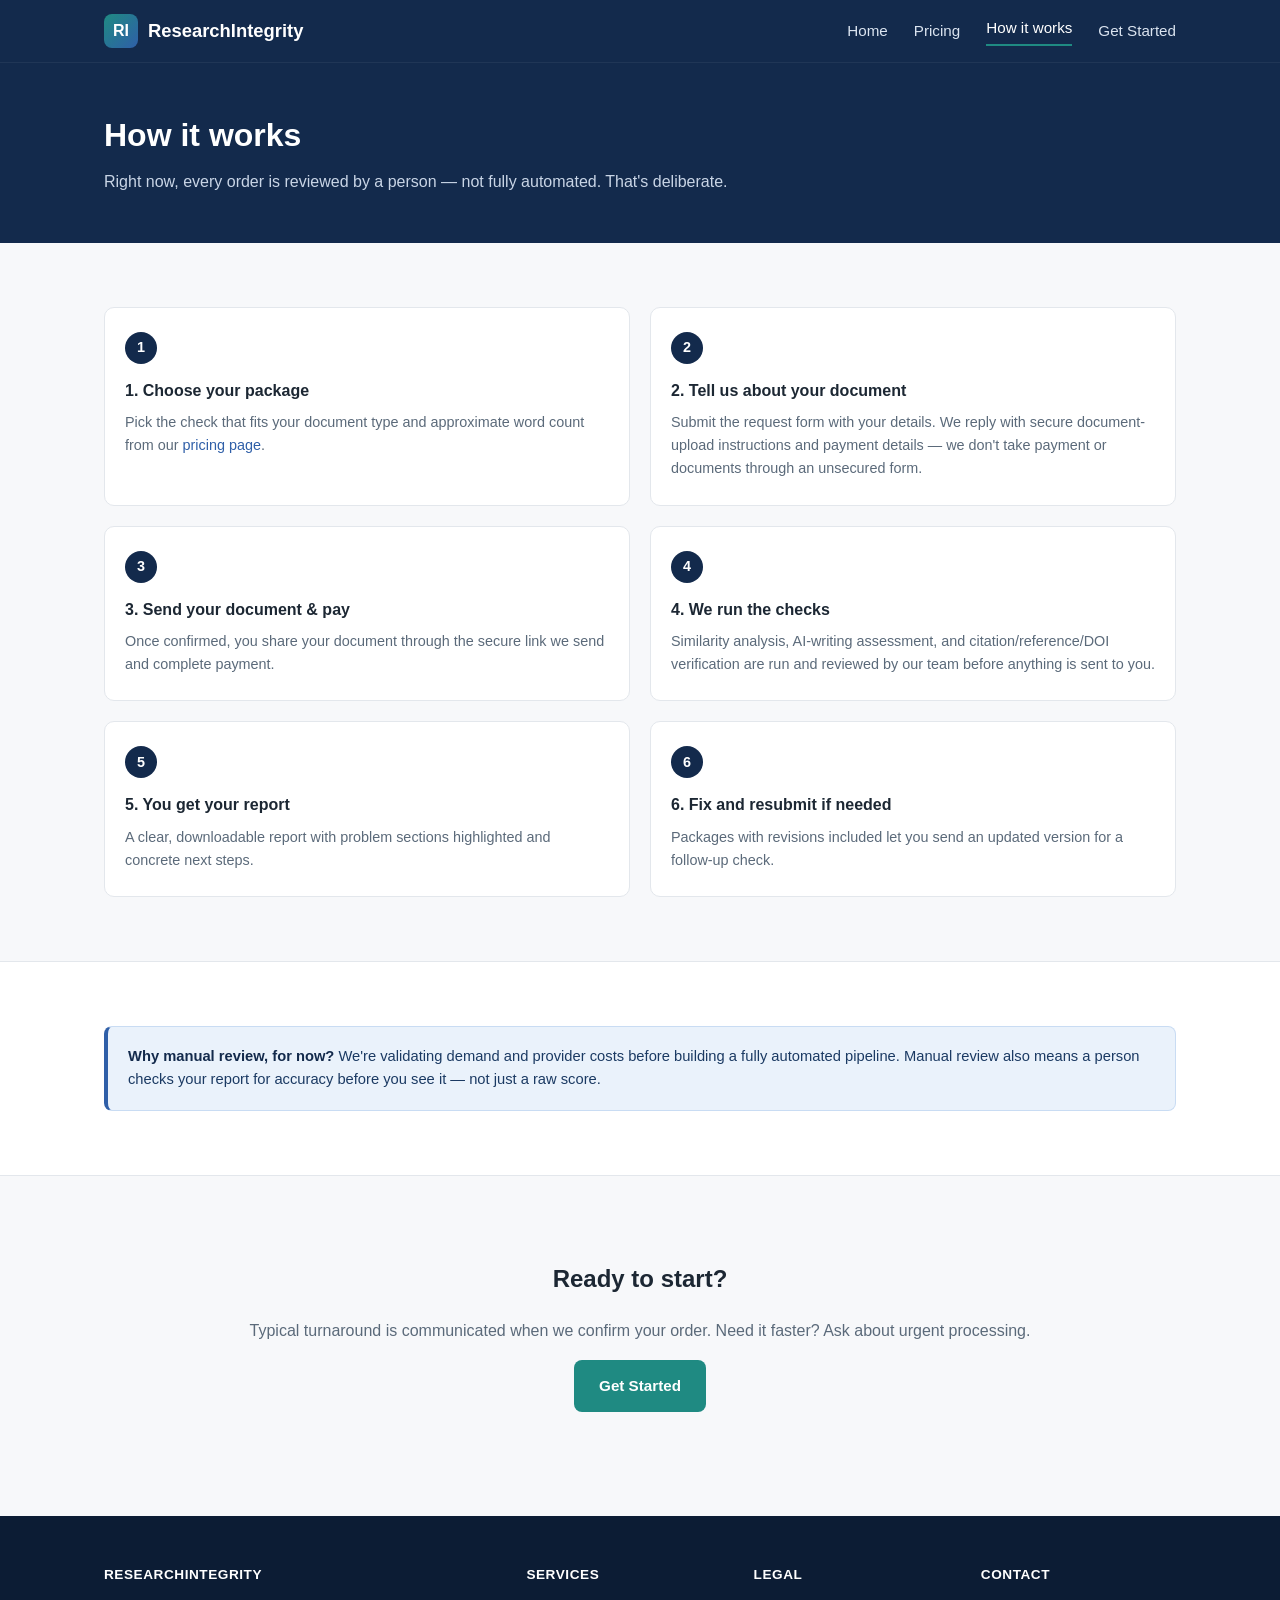
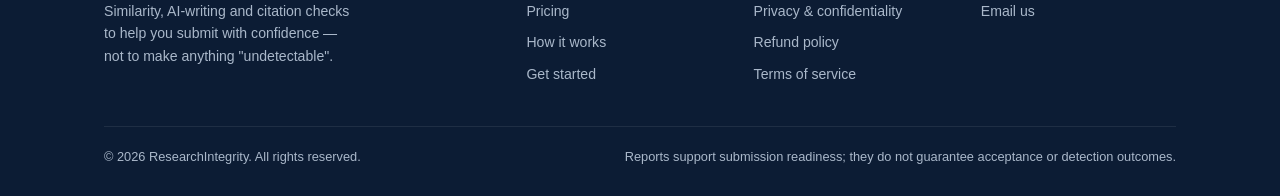
==== how-it-works.html @ f6463306 "Initial site: home, pricing, how it works, order, legal pages" ====
<!DOCTYPE html>
<html lang="en">
<head>
<meta charset="UTF-8">
<meta name="viewport" content="width=device-width, initial-scale=1.0">
<title>How it works &mdash; ResearchIntegrity</title>
<link rel="stylesheet" href="assets/style.css">
</head>
<body>

<header class="site">
  <div class="wrap">
    <a href="index.html" class="brand"><span class="mark">RI</span> ResearchIntegrity</a>
    <nav class="main">
      <a href="index.html">Home</a>
      <a href="pricing.html">Pricing</a>
      <a href="how-it-works.html" class="current">How it works</a>
      <a href="order.html">Get Started</a>
    </nav>
    <button class="nav-toggle" aria-label="Toggle navigation">&#9776;</button>
  </div>
</header>

<section class="page-hero">
  <div class="wrap">
    <h1>How it works</h1>
    <p>Right now, every order is reviewed by a person &mdash; not fully automated. That's deliberate.</p>
  </div>
</section>

<section>
  <div class="wrap">
    <div class="steps" style="grid-template-columns:repeat(2,1fr);">
      <div class="step">
        <h3>1. Choose your package</h3>
        <p>Pick the check that fits your document type and approximate word count from our <a href="pricing.html">pricing page</a>.</p>
      </div>
      <div class="step">
        <h3>2. Tell us about your document</h3>
        <p>Submit the request form with your details. We reply with secure document-upload instructions and payment details &mdash; we don't take payment or documents through an unsecured form.</p>
      </div>
      <div class="step">
        <h3>3. Send your document &amp; pay</h3>
        <p>Once confirmed, you share your document through the secure link we send and complete payment.</p>
      </div>
      <div class="step">
        <h3>4. We run the checks</h3>
        <p>Similarity analysis, AI-writing assessment, and citation/reference/DOI verification are run and reviewed by our team before anything is sent to you.</p>
      </div>
      <div class="step">
        <h3>5. You get your report</h3>
        <p>A clear, downloadable report with problem sections highlighted and concrete next steps.</p>
      </div>
      <div class="step">
        <h3>6. Fix and resubmit if needed</h3>
        <p>Packages with revisions included let you send an updated version for a follow-up check.</p>
      </div>
    </div>
  </div>
</section>

<section class="alt">
  <div class="wrap">
    <div class="notice blue">
      <strong>Why manual review, for now?</strong> We're validating demand and provider costs before building a fully automated pipeline. Manual review also means a person checks your report for accuracy before you see it &mdash; not just a raw score.
    </div>
  </div>
</section>

<section>
  <div class="wrap center">
    <h2>Ready to start?</h2>
    <p style="color:var(--ink-soft);">Typical turnaround is communicated when we confirm your order. Need it faster? Ask about urgent processing.</p>
    <a href="order.html" class="btn btn-primary">Get Started</a>
  </div>
</section>

<footer class="site">
  <div class="wrap">
    <div class="cols">
      <div>
        <h4>ResearchIntegrity</h4>
        <p style="font-size:.88rem;max-width:32ch;">Similarity, AI-writing and citation checks to help you submit with confidence &mdash; not to make anything "undetectable".</p>
      </div>
      <div>
        <h4>Services</h4>
        <ul>
          <li><a href="pricing.html">Pricing</a></li>
          <li><a href="how-it-works.html">How it works</a></li>
          <li><a href="order.html">Get started</a></li>
        </ul>
      </div>
      <div>
        <h4>Legal</h4>
        <ul>
          <li><a href="privacy.html">Privacy &amp; confidentiality</a></li>
          <li><a href="refund-policy.html">Refund policy</a></li>
          <li><a href="terms.html">Terms of service</a></li>
        </ul>
      </div>
      <div>
        <h4>Contact</h4>
        <ul>
          <li><a href="mailto:work.researchintegrity@gmail.com">Email us</a></li>
        </ul>
      </div>
    </div>
    <div class="bottom">
      <span>&copy; 2026 ResearchIntegrity. All rights reserved.</span>
      <span>Reports support submission readiness; they do not guarantee acceptance or detection outcomes.</span>
    </div>
  </div>
</footer>
<script src="assets/script.js"></script>
</body>
</html>
---- assets/style.css ----
:root{
  --navy:#132a4c;
  --navy-dark:#0c1c34;
  --blue:#2f5fa8;
  --teal:#1f8a82;
  --teal-dark:#166b64;
  --bg:#f7f8fa;
  --card:#ffffff;
  --ink:#1c2733;
  --ink-soft:#5b6a7a;
  --border:#e3e7ec;
  --amber:#b8860b;
  --amber-bg:#fdf6e6;
  --radius:10px;
  --max:1120px;
}
*{box-sizing:border-box;}
html{scroll-behavior:smooth;}
body{
  margin:0;
  font-family:"Segoe UI",Roboto,Helvetica,Arial,sans-serif;
  color:var(--ink);
  background:var(--bg);
  line-height:1.6;
}
a{color:var(--blue);text-decoration:none;}
a:hover{text-decoration:underline;}
img{max-width:100%;}

.wrap{max-width:var(--max);margin:0 auto;padding:0 24px;}

/* Header */
header.site{
  background:var(--navy);
  color:#fff;
  position:sticky;
  top:0;
  z-index:50;
  box-shadow:0 1px 0 rgba(255,255,255,.06);
}
header.site .wrap{
  display:flex;
  align-items:center;
  justify-content:space-between;
  padding-top:14px;
  padding-bottom:14px;
}
.brand{
  display:flex;
  align-items:center;
  gap:10px;
  font-weight:700;
  font-size:1.15rem;
  color:#fff;
}
.brand:hover{text-decoration:none;}
.brand .mark{
  width:34px;height:34px;border-radius:8px;
  background:linear-gradient(135deg,var(--teal),var(--blue));
  display:flex;align-items:center;justify-content:center;
  font-size:1rem;font-weight:800;color:#fff;
}
nav.main{display:flex;gap:26px;align-items:center;}
nav.main a{color:#dbe4f0;font-weight:500;font-size:.95rem;}
nav.main a:hover{color:#fff;text-decoration:none;}
nav.main a.current{color:#fff;border-bottom:2px solid var(--teal);padding-bottom:4px;}
.nav-toggle{display:none;background:none;border:0;color:#fff;font-size:1.5rem;cursor:pointer;}

@media (max-width:820px){
  nav.main{
    position:absolute;top:100%;left:0;right:0;
    background:var(--navy);
    flex-direction:column;
    align-items:flex-start;
    padding:10px 24px 20px;
    gap:14px;
    display:none;
  }
  nav.main.open{display:flex;}
  .nav-toggle{display:block;}
}

/* Hero */
.hero{
  background:radial-gradient(circle at 20% 20%, #17335c, var(--navy-dark) 70%);
  color:#fff;
  padding:72px 0 64px;
}
.hero .wrap{display:grid;grid-template-columns:1.1fr .9fr;gap:40px;align-items:center;}
@media (max-width:900px){.hero .wrap{grid-template-columns:1fr;}}
.eyebrow{
  text-transform:uppercase;
  letter-spacing:.08em;
  font-size:.78rem;
  font-weight:700;
  color:var(--teal);
  margin-bottom:14px;
}
.hero h1{font-size:2.4rem;line-height:1.2;margin:0 0 18px;}
.hero p.lead{font-size:1.08rem;color:#c9d5e6;margin:0 0 28px;max-width:52ch;}
.cta-row{display:flex;gap:14px;flex-wrap:wrap;}

.btn{
  display:inline-block;
  padding:13px 24px;
  border-radius:8px;
  font-weight:600;
  font-size:.95rem;
  cursor:pointer;
  border:1px solid transparent;
}
.btn:hover{text-decoration:none;}
.btn-primary{background:var(--teal);color:#fff;}
.btn-primary:hover{background:var(--teal-dark);}
.btn-outline{background:transparent;color:#fff;border-color:rgba(255,255,255,.4);}
.btn-outline:hover{border-color:#fff;background:rgba(255,255,255,.08);}
.btn-dark{background:var(--navy);color:#fff;}
.btn-dark:hover{background:var(--navy-dark);}

.hero-card{
  background:rgba(255,255,255,.06);
  border:1px solid rgba(255,255,255,.15);
  border-radius:var(--radius);
  padding:22px 24px;
}
.hero-card h3{margin-top:0;font-size:1rem;color:#fff;}
.hero-card ul{margin:0;padding-left:20px;color:#c9d5e6;font-size:.92rem;}
.hero-card li{margin-bottom:8px;}

/* Sections */
section{padding:64px 0;}
section.alt{background:var(--card);border-top:1px solid var(--border);border-bottom:1px solid var(--border);}
.section-head{max-width:640px;margin:0 auto 40px;text-align:center;}
.section-head h2{font-size:1.8rem;margin:0 0 12px;}
.section-head p{color:var(--ink-soft);margin:0;}

/* Cards grid */
.grid{display:grid;gap:22px;}
.grid.cols-3{grid-template-columns:repeat(3,1fr);}
.grid.cols-4{grid-template-columns:repeat(4,1fr);}
@media (max-width:900px){.grid.cols-3,.grid.cols-4{grid-template-columns:repeat(2,1fr);}}
@media (max-width:600px){.grid.cols-3,.grid.cols-4{grid-template-columns:1fr;}}

.card{
  background:var(--card);
  border:1px solid var(--border);
  border-radius:var(--radius);
  padding:26px;
}
.card h3{margin-top:0;font-size:1.08rem;}
.card p{color:var(--ink-soft);font-size:.94rem;margin-bottom:0;}
.icon-badge{
  width:44px;height:44px;border-radius:9px;
  background:#eaf2fb;color:var(--blue);
  display:flex;align-items:center;justify-content:center;
  font-size:1.3rem;margin-bottom:16px;
}

/* Pricing */
.price-grid{display:grid;grid-template-columns:repeat(5,1fr);gap:18px;}
@media (max-width:1000px){.price-grid{grid-template-columns:repeat(2,1fr);}}
@media (max-width:560px){.price-grid{grid-template-columns:1fr;}}
.price-card{
  background:var(--card);
  border:1px solid var(--border);
  border-radius:var(--radius);
  padding:24px 20px;
  display:flex;flex-direction:column;
  position:relative;
}
.price-card.featured{
  border:2px solid var(--teal);
  box-shadow:0 8px 24px rgba(31,138,130,.15);
}
.price-card .badge{
  position:absolute;top:-12px;left:20px;
  background:var(--teal);color:#fff;
  font-size:.72rem;font-weight:700;
  padding:4px 10px;border-radius:999px;
  letter-spacing:.03em;
}
.price-card h3{margin:6px 0 4px;font-size:1.02rem;}
.price-card .amount{font-size:1.7rem;font-weight:800;color:var(--navy);margin:6px 0;}
.price-card .amount span{font-size:.85rem;font-weight:500;color:var(--ink-soft);}
.price-card .limit{font-size:.85rem;color:var(--ink-soft);margin-bottom:14px;}
.price-card ul{list-style:none;margin:0 0 18px;padding:0;font-size:.86rem;color:var(--ink);flex-grow:1;}
.price-card li{padding-left:20px;position:relative;margin-bottom:8px;}
.price-card li:before{content:"✓";position:absolute;left:0;color:var(--teal);font-weight:700;}
.price-card .btn{text-align:center;width:100%;}

table.addons{width:100%;border-collapse:collapse;margin-top:10px;background:var(--card);border:1px solid var(--border);border-radius:var(--radius);overflow:hidden;}
table.addons th,table.addons td{padding:12px 16px;text-align:left;border-bottom:1px solid var(--border);font-size:.92rem;}
table.addons th{background:#f1f4f8;color:var(--ink-soft);font-weight:600;font-size:.8rem;text-transform:uppercase;letter-spacing:.03em;}
table.addons tr:last-child td{border-bottom:none;}

/* Steps */
.steps{counter-reset:step;display:grid;grid-template-columns:repeat(4,1fr);gap:20px;}
@media (max-width:900px){.steps{grid-template-columns:1fr 1fr;}}
@media (max-width:560px){.steps{grid-template-columns:1fr;}}
.step{background:var(--card);border:1px solid var(--border);border-radius:var(--radius);padding:24px 20px;position:relative;}
.step:before{
  counter-increment:step;
  content:counter(step);
  width:32px;height:32px;border-radius:50%;
  background:var(--navy);color:#fff;
  display:flex;align-items:center;justify-content:center;
  font-weight:700;font-size:.9rem;margin-bottom:14px;
}
.step h3{margin:0 0 8px;font-size:1rem;}
.step p{margin:0;color:var(--ink-soft);font-size:.9rem;}

/* Notice / disclaimer boxes */
.notice{
  background:var(--amber-bg);
  border:1px solid #eddaa1;
  border-left:4px solid var(--amber);
  border-radius:8px;
  padding:18px 20px;
  font-size:.92rem;
  color:#6b5108;
}
.notice strong{color:#4d3a06;}
.notice.blue{
  background:#eaf2fb;border-color:#c9dcf3;border-left-color:var(--blue);color:#1b3a63;
}
.notice.blue strong{color:#132a4c;}

/* Form */
form.card{max-width:640px;margin:0 auto;}
.field{margin-bottom:18px;}
.field label{display:block;font-weight:600;font-size:.88rem;margin-bottom:6px;}
.field .hint{font-size:.8rem;color:var(--ink-soft);margin-top:4px;}
.field input,.field select,.field textarea{
  width:100%;padding:11px 12px;border:1px solid var(--border);border-radius:7px;
  font-size:.94rem;font-family:inherit;background:#fff;color:var(--ink);
}
.field input:focus,.field select:focus,.field textarea:focus{outline:2px solid var(--teal);outline-offset:1px;border-color:var(--teal);}
.field-row{display:grid;grid-template-columns:1fr 1fr;gap:16px;}
@media (max-width:560px){.field-row{grid-template-columns:1fr;}}
.checkbox-field{display:flex;align-items:flex-start;gap:10px;font-size:.86rem;color:var(--ink-soft);}
.checkbox-field input{width:auto;margin-top:3px;}

/* Footer */
footer.site{background:var(--navy-dark);color:#aab8ca;padding:48px 0 28px;margin-top:40px;}
footer.site .cols{display:grid;grid-template-columns:2fr 1fr 1fr 1fr;gap:32px;margin-bottom:32px;}
@media (max-width:800px){footer.site .cols{grid-template-columns:1fr 1fr;}}
footer.site h4{color:#fff;font-size:.85rem;text-transform:uppercase;letter-spacing:.04em;margin:0 0 14px;}
footer.site ul{list-style:none;margin:0;padding:0;}
footer.site li{margin-bottom:9px;font-size:.88rem;}
footer.site a{color:#aab8ca;}
footer.site a:hover{color:#fff;}
footer.site .bottom{border-top:1px solid rgba(255,255,255,.08);padding-top:20px;font-size:.8rem;display:flex;justify-content:space-between;flex-wrap:wrap;gap:10px;}

/* Page header (non-home pages) */
.page-hero{background:var(--navy);color:#fff;padding:48px 0;}
.page-hero h1{margin:0 0 8px;font-size:2rem;}
.page-hero p{margin:0;color:#c9d5e6;}

.text-page{padding:56px 0;}
.text-page .wrap{max-width:820px;}
.text-page h2{margin-top:36px;}
.text-page h2:first-child{margin-top:0;}

.center{text-align:center;}
.mt-0{margin-top:0;}
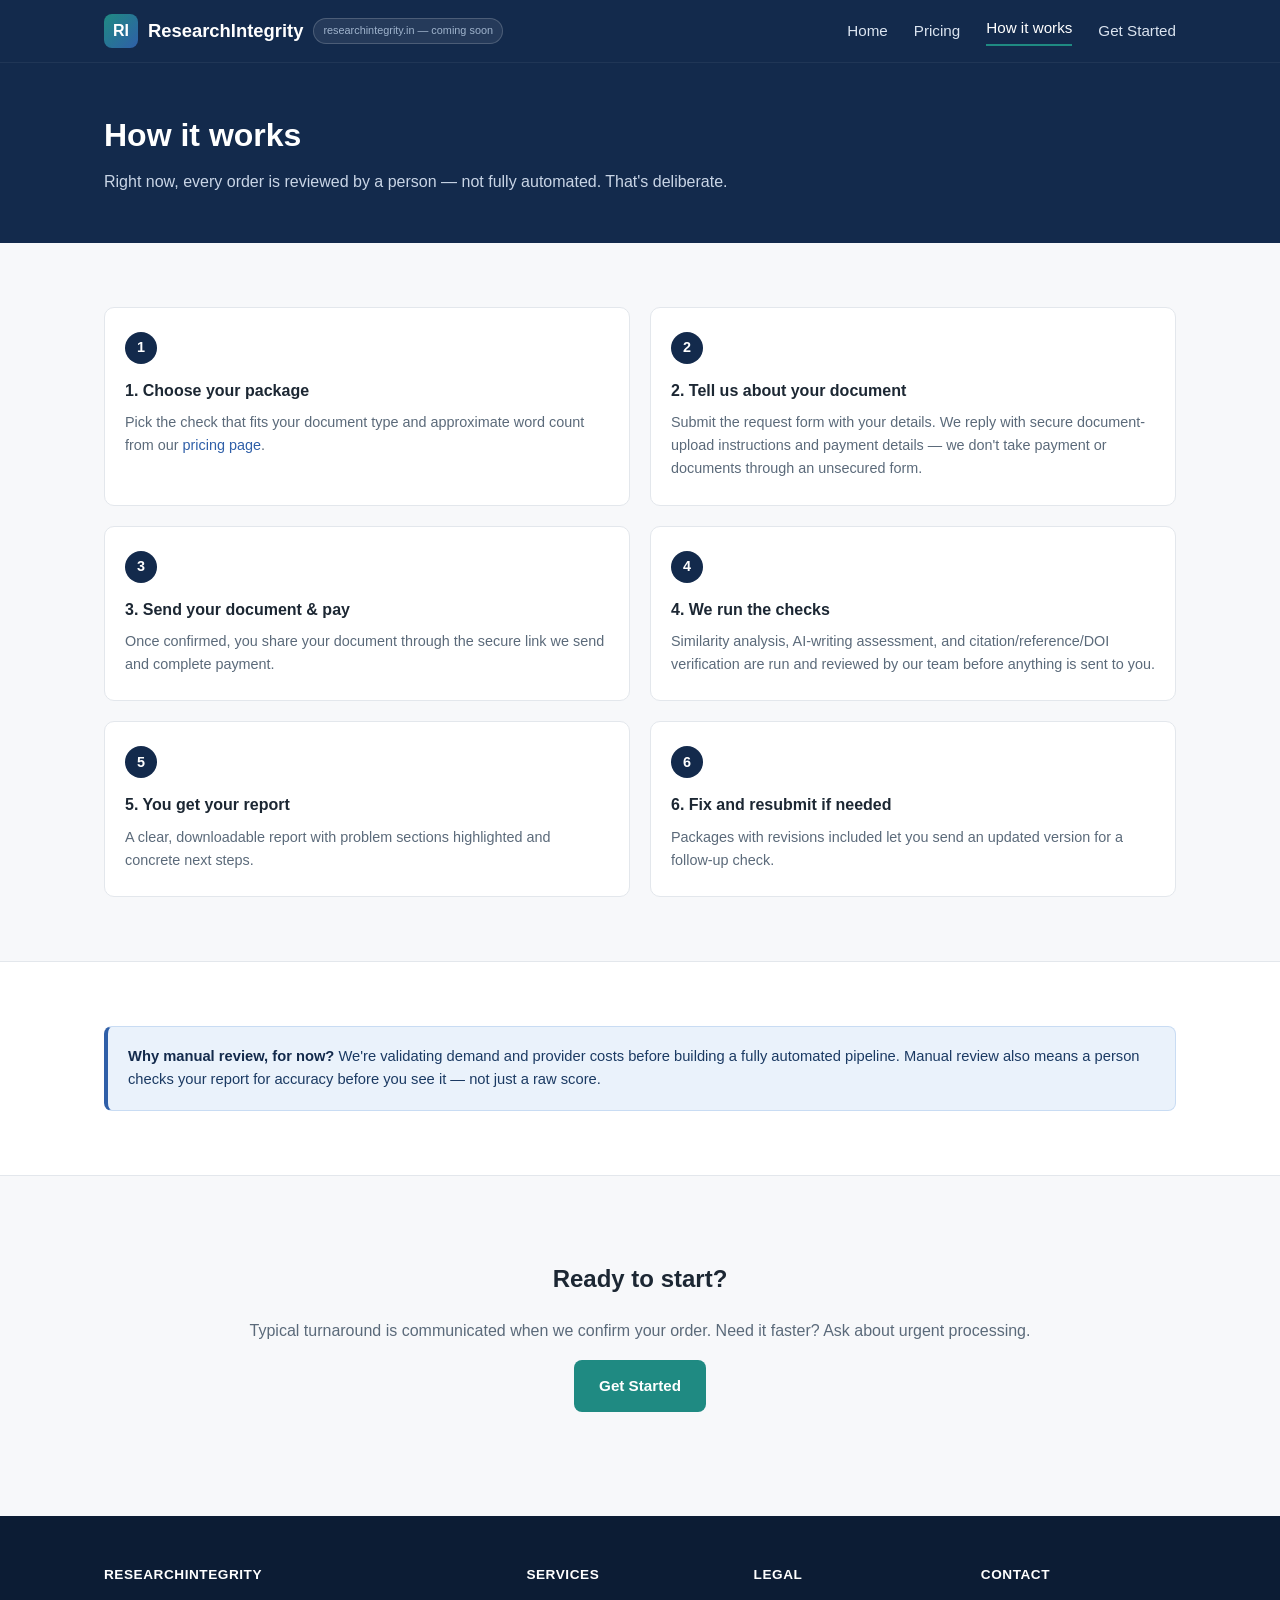
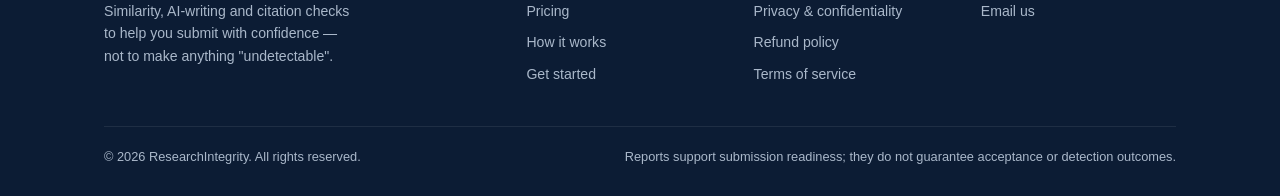
==== commit e24f2ac2: "Add researchintegrity.in coming-soon badge to header" ====
--- a/how-it-works.html
+++ b/how-it-works.html
@@ -10,7 +10,7 @@
 
 <header class="site">
   <div class="wrap">
-    <a href="index.html" class="brand"><span class="mark">RI</span> ResearchIntegrity</a>
+    <a href="index.html" class="brand"><span class="mark">RI</span> ResearchIntegrity <span class="domain-note">researchintegrity.in &mdash; coming soon</span></a>
     <nav class="main">
       <a href="index.html">Home</a>
       <a href="pricing.html">Pricing</a>
--- a/assets/style.css
+++ b/assets/style.css
@@ -54,6 +54,17 @@
   color:#fff;
 }
 .brand:hover{text-decoration:none;}
+.domain-note{
+  font-size:.68rem;
+  font-weight:500;
+  color:#9fb3cc;
+  background:rgba(255,255,255,.08);
+  border:1px solid rgba(255,255,255,.18);
+  padding:3px 9px;
+  border-radius:999px;
+  white-space:nowrap;
+}
+@media (max-width:900px){.domain-note{display:none;}}
 .brand .mark{
   width:34px;height:34px;border-radius:8px;
   background:linear-gradient(135deg,var(--teal),var(--blue));
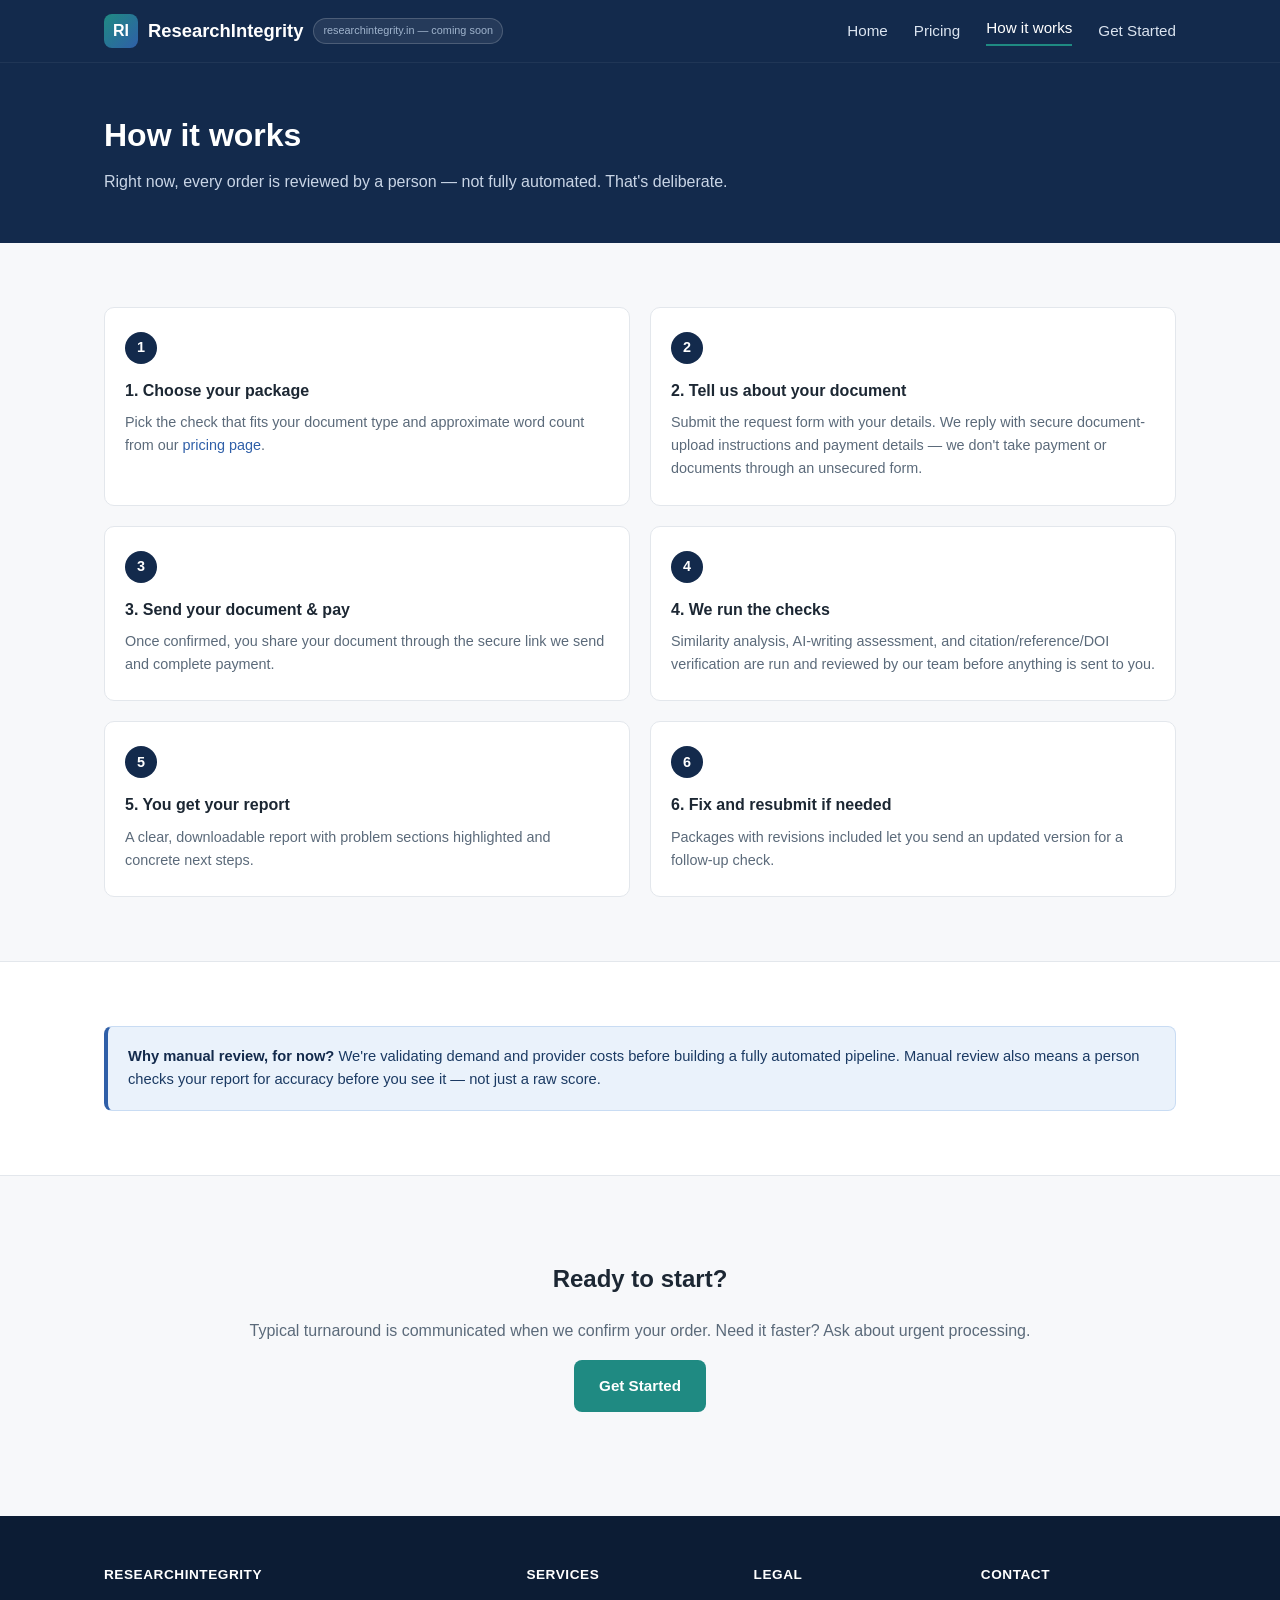
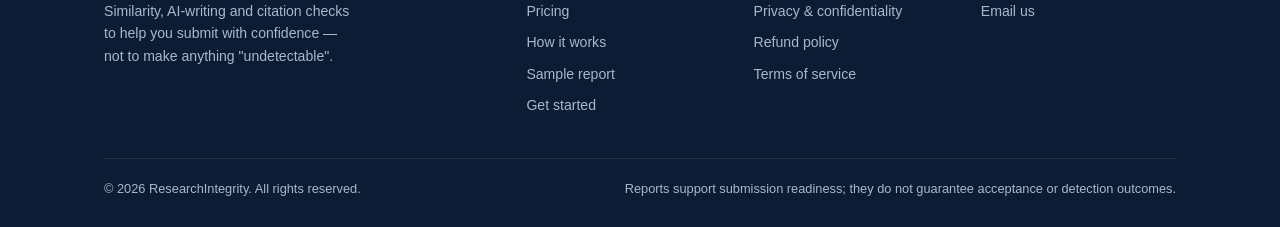
==== commit 5669e78b: "Add sample report page, real legal policy content, collapse order-form add-ons" ====
--- a/how-it-works.html
+++ b/how-it-works.html
@@ -87,6 +87,7 @@
         <ul>
           <li><a href="pricing.html">Pricing</a></li>
           <li><a href="how-it-works.html">How it works</a></li>
+          <li><a href="sample-report.html">Sample report</a></li>
           <li><a href="order.html">Get started</a></li>
         </ul>
       </div>
--- a/assets/style.css
+++ b/assets/style.css
@@ -251,6 +251,11 @@
 .checkbox-field{display:flex;align-items:flex-start;gap:10px;font-size:.86rem;color:var(--ink-soft);}
 .checkbox-field input{width:auto;margin-top:3px;}
 
+.addon-grid{display:grid;grid-template-columns:1fr 1fr;gap:10px 20px;padding:14px 16px;border:1px solid var(--border);border-radius:8px;background:#fafbfc;}
+.addon-grid .checkbox-field{cursor:pointer;}
+.addon-grid .checkbox-field span.price{color:var(--navy);font-weight:600;white-space:nowrap;}
+@media (max-width:560px){.addon-grid{grid-template-columns:1fr;}}
+
 /* Footer */
 footer.site{background:var(--navy-dark);color:#aab8ca;padding:48px 0 28px;margin-top:40px;}
 footer.site .cols{display:grid;grid-template-columns:2fr 1fr 1fr 1fr;gap:32px;margin-bottom:32px;}
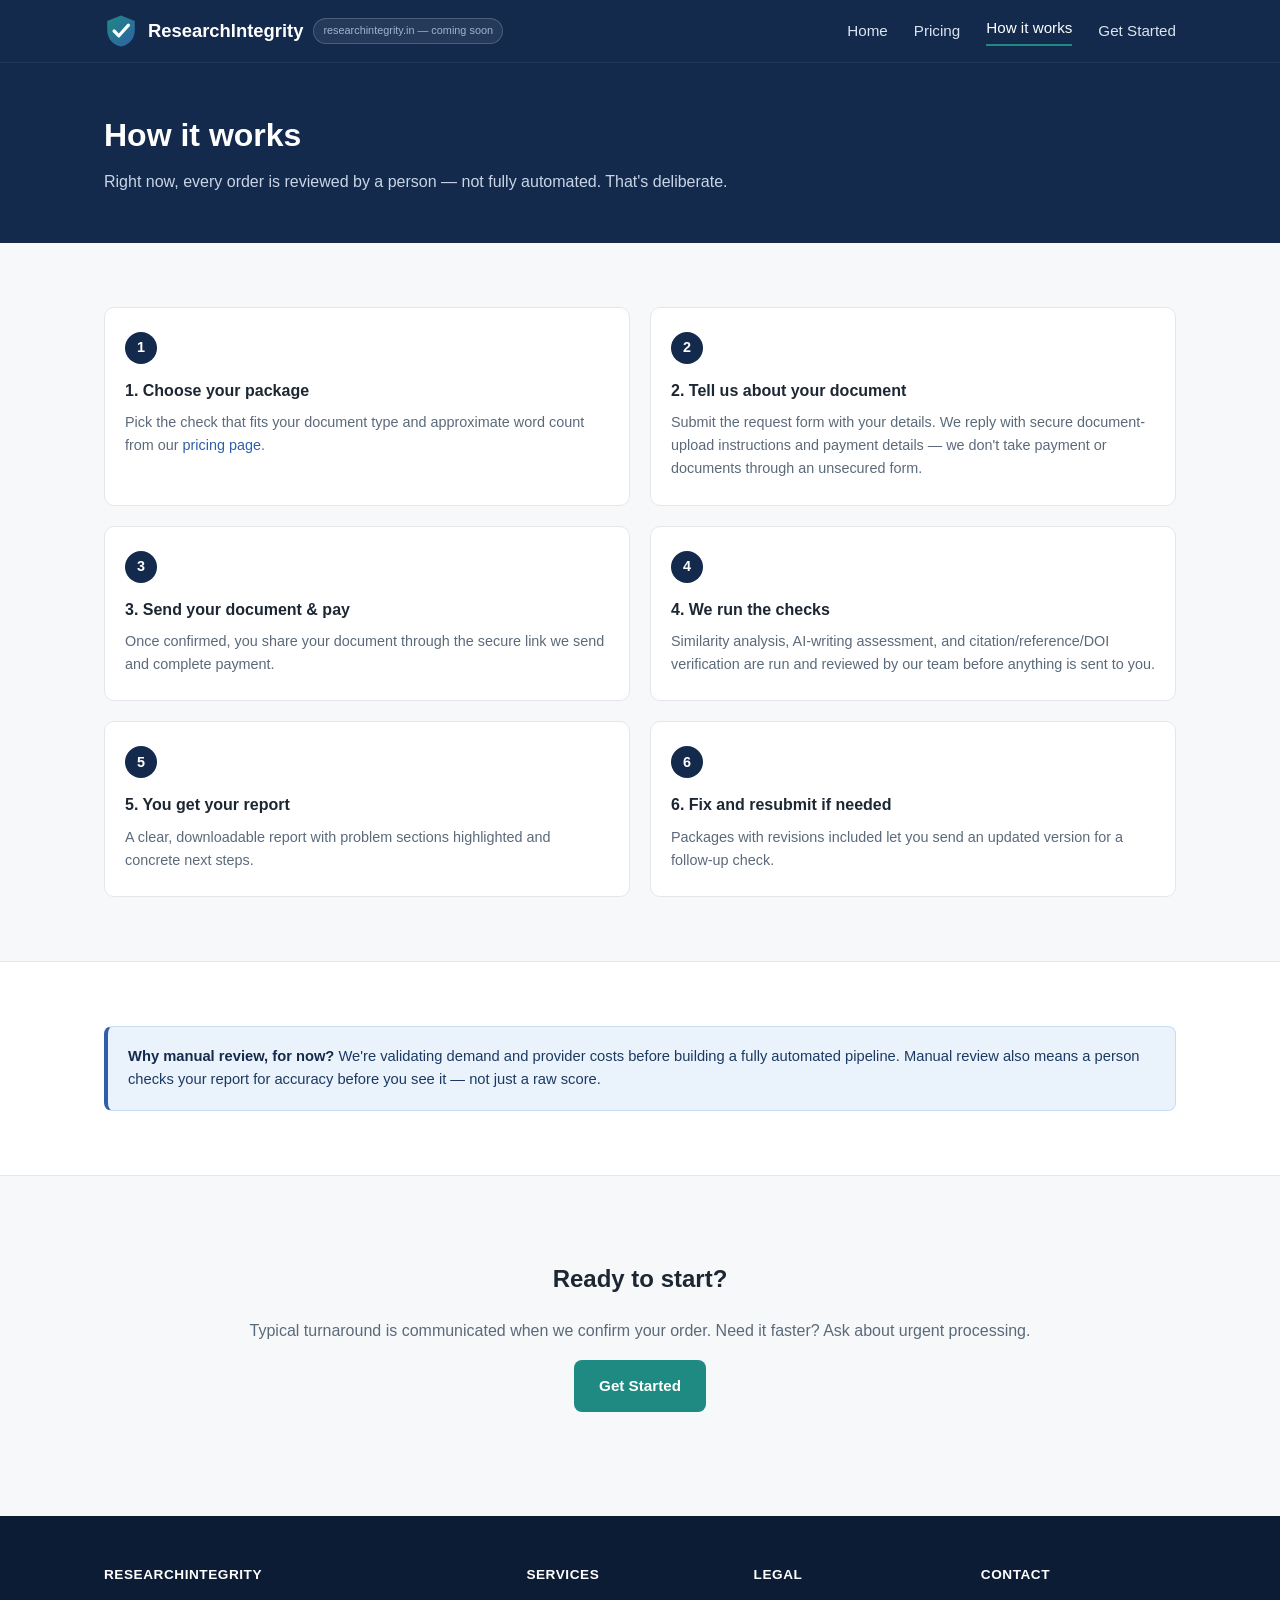
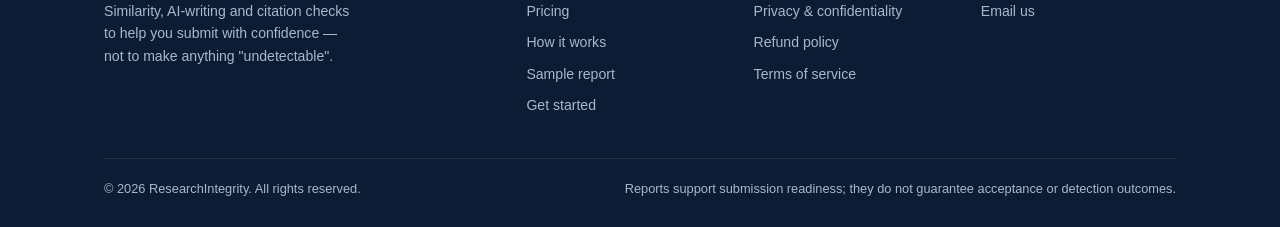
==== commit 6dfd553a: "Add custom shield logo, use as header mark and favicon" ====
--- a/how-it-works.html
+++ b/how-it-works.html
@@ -4,13 +4,14 @@
 <meta charset="UTF-8">
 <meta name="viewport" content="width=device-width, initial-scale=1.0">
 <title>How it works &mdash; ResearchIntegrity</title>
+<link rel="icon" type="image/svg+xml" href="assets/logo.svg">
 <link rel="stylesheet" href="assets/style.css">
 </head>
 <body>
 
 <header class="site">
   <div class="wrap">
-    <a href="index.html" class="brand"><span class="mark">RI</span> ResearchIntegrity <span class="domain-note">researchintegrity.in &mdash; coming soon</span></a>
+    <a href="index.html" class="brand"><img src="assets/logo.svg" alt="ResearchIntegrity logo" class="mark"> ResearchIntegrity <span class="domain-note">researchintegrity.in &mdash; coming soon</span></a>
     <nav class="main">
       <a href="index.html">Home</a>
       <a href="pricing.html">Pricing</a>
--- a/assets/style.css
+++ b/assets/style.css
@@ -66,10 +66,9 @@
 }
 @media (max-width:900px){.domain-note{display:none;}}
 .brand .mark{
-  width:34px;height:34px;border-radius:8px;
-  background:linear-gradient(135deg,var(--teal),var(--blue));
-  display:flex;align-items:center;justify-content:center;
-  font-size:1rem;font-weight:800;color:#fff;
+  width:34px;height:34px;
+  display:block;
+  flex-shrink:0;
 }
 nav.main{display:flex;gap:26px;align-items:center;}
 nav.main a{color:#dbe4f0;font-weight:500;font-size:.95rem;}
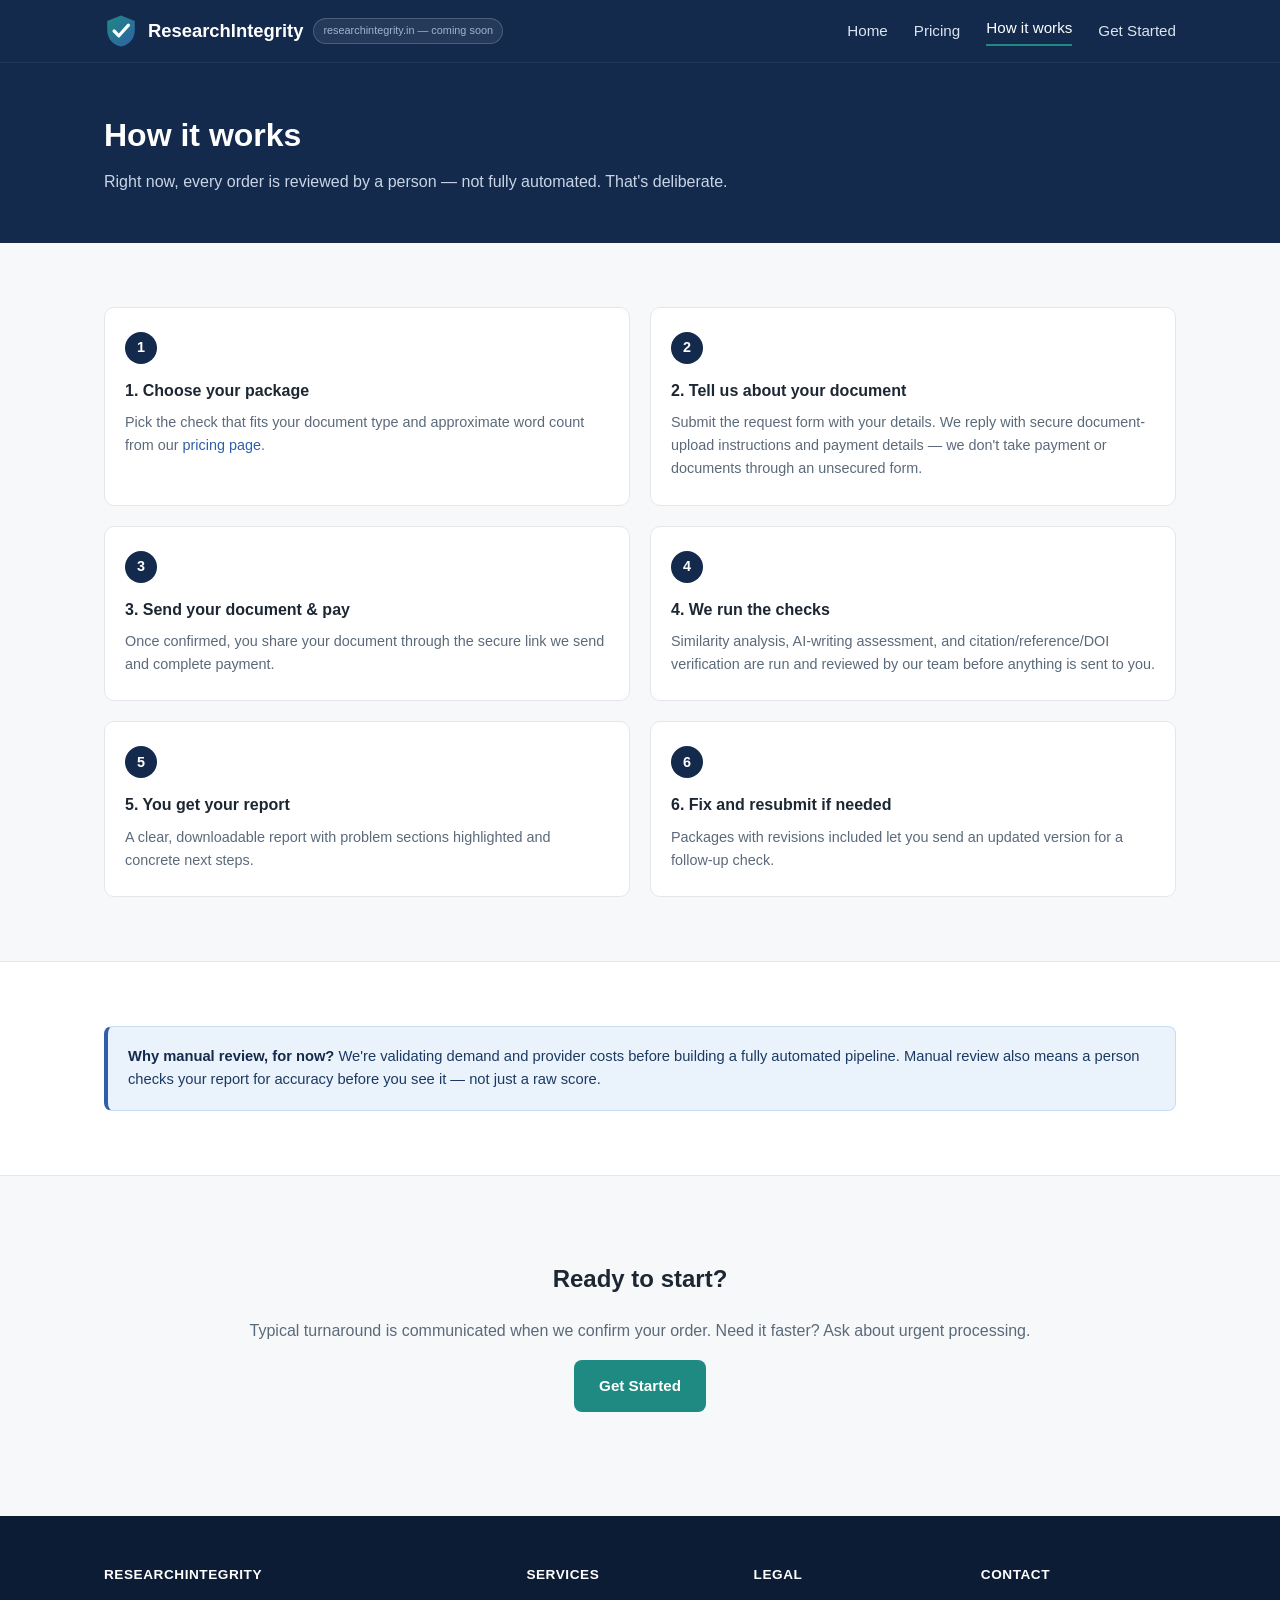
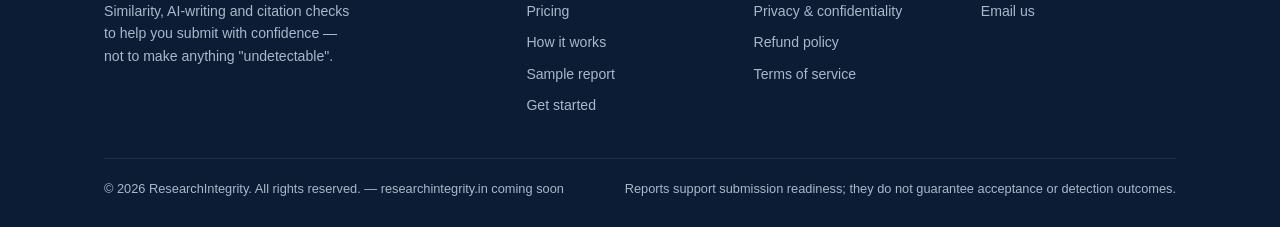
==== commit 2918c0c5: "Add domain coming-soon note to footer for mobile visibility" ====
--- a/how-it-works.html
+++ b/how-it-works.html
@@ -108,7 +108,7 @@
       </div>
     </div>
     <div class="bottom">
-      <span>&copy; 2026 ResearchIntegrity. All rights reserved.</span>
+      <span>&copy; 2026 ResearchIntegrity. All rights reserved. &mdash; researchintegrity.in coming soon</span>
       <span>Reports support submission readiness; they do not guarantee acceptance or detection outcomes.</span>
     </div>
   </div>
--- a/assets/style.css
+++ b/assets/style.css
@@ -192,6 +192,17 @@
 .price-card h3{margin:6px 0 4px;font-size:1.02rem;}
 .price-card .amount{font-size:1.7rem;font-weight:800;color:var(--navy);margin:6px 0;}
 .price-card .amount span{font-size:.85rem;font-weight:500;color:var(--ink-soft);}
+.orig-price{text-decoration:line-through;font-size:1rem;font-weight:500;color:var(--ink-soft);margin-right:8px;}
+.discount-badge{
+  position:absolute;top:-12px;right:16px;
+  background:#c0392b;color:#fff;font-size:.72rem;font-weight:700;
+  padding:4px 10px;border-radius:999px;letter-spacing:.02em;
+}
+.discount-strip{
+  background:#fdeceb;border:1px solid #f3c9c6;border-left:4px solid #c0392b;
+  border-radius:8px;padding:14px 18px;font-size:.92rem;color:#7a241d;margin-bottom:28px;
+}
+.discount-strip strong{color:#5c1b16;}
 .price-card .limit{font-size:.85rem;color:var(--ink-soft);margin-bottom:14px;}
 .price-card ul{list-style:none;margin:0 0 18px;padding:0;font-size:.86rem;color:var(--ink);flex-grow:1;}
 .price-card li{padding-left:20px;position:relative;margin-bottom:8px;}
